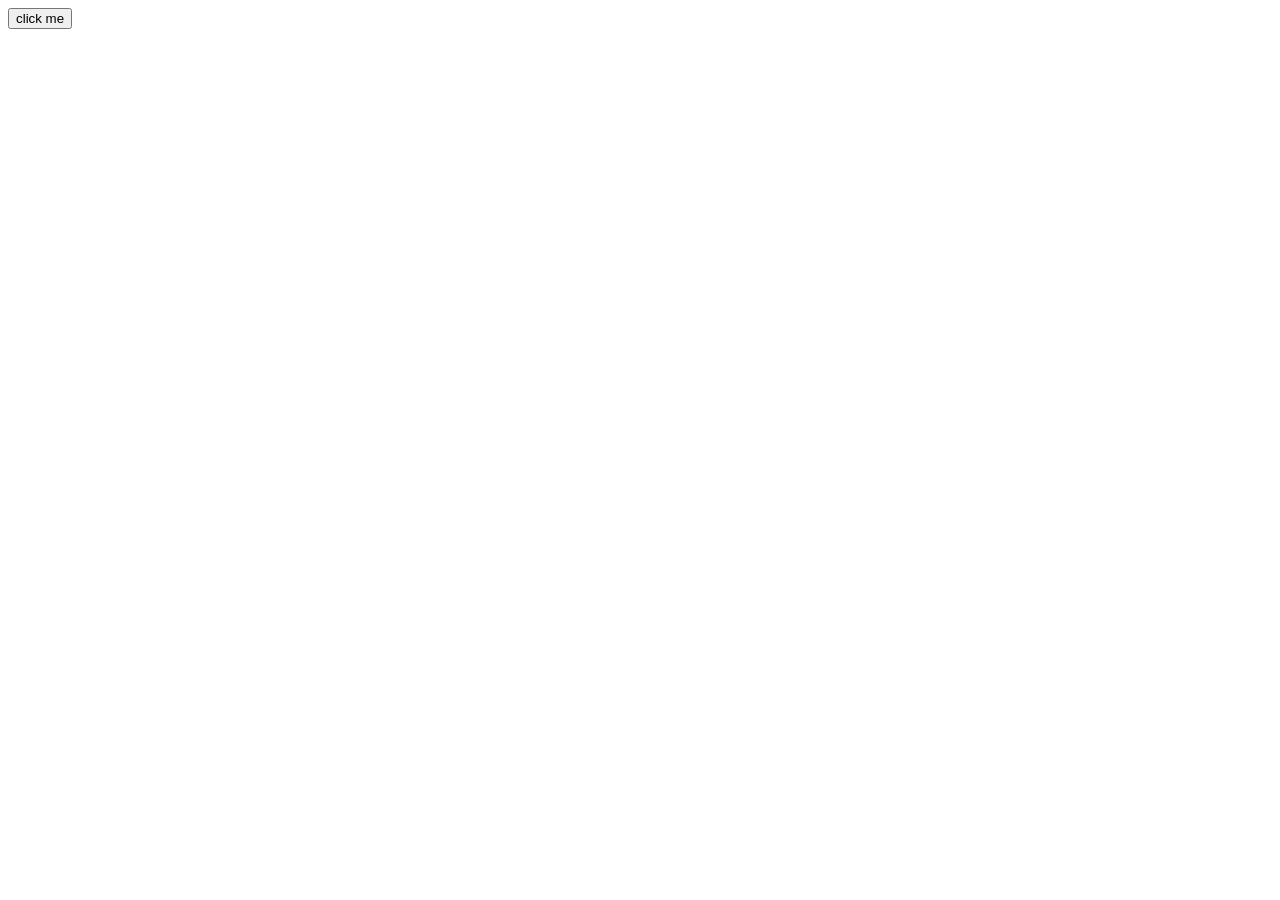
==== index.html @ c08e80e9 "my first project" ====
<!DOCTYPE html>
<html lang="en">
<head>
    <meta charset="UTF-8">
    <meta name="viewport" content="width=device-width, initial-scale=1.0">
    <title>Mike</title>
</head>
<body>
    <button>click me</button>
</body>
</html>
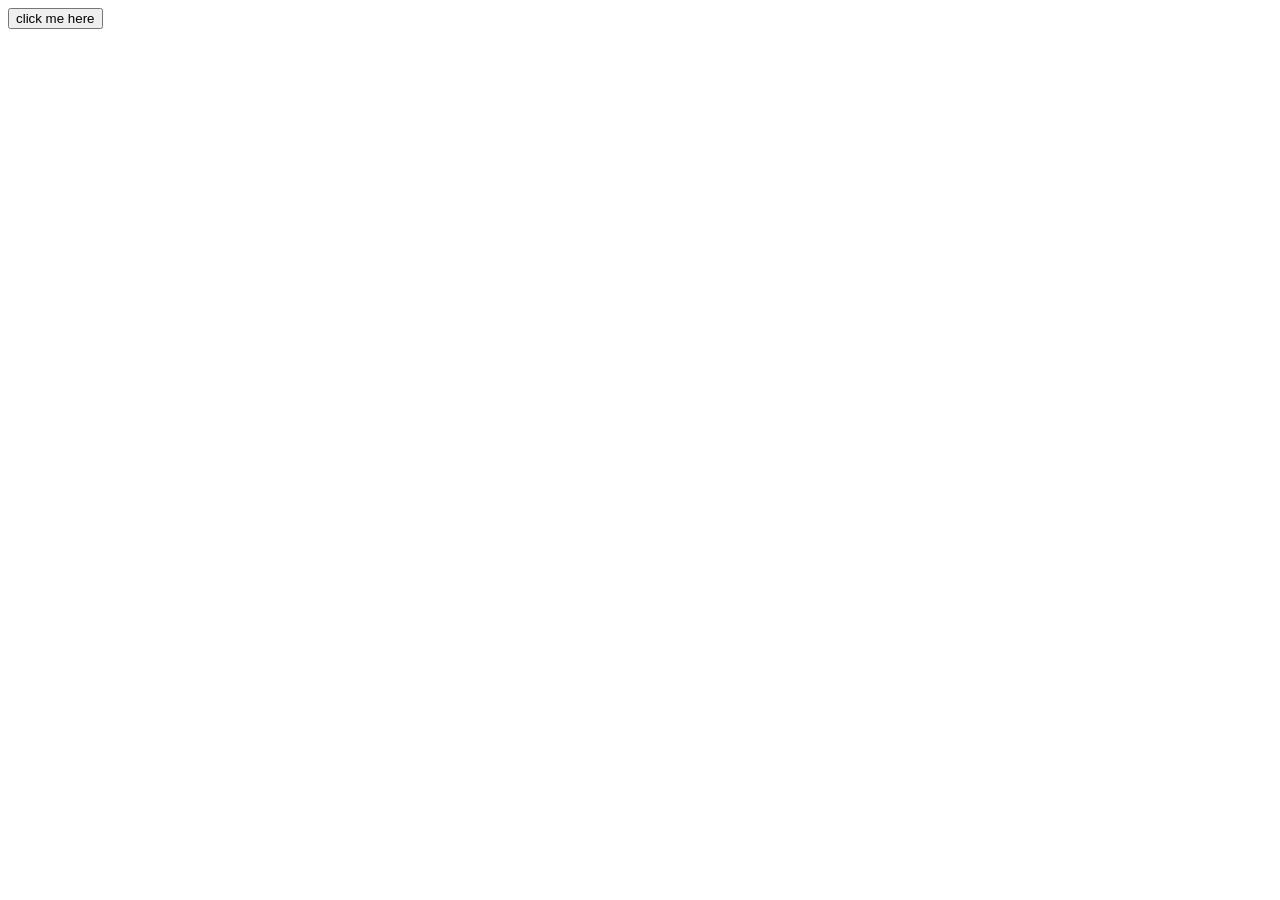
==== commit b46129c9: "i have added here" ====
--- a/index.html
+++ b/index.html
@@ -6,6 +6,6 @@
     <title>Mike</title>
 </head>
 <body>
-    <button>click me</button>
+    <button>click me here</button>
 </body>
 </html>
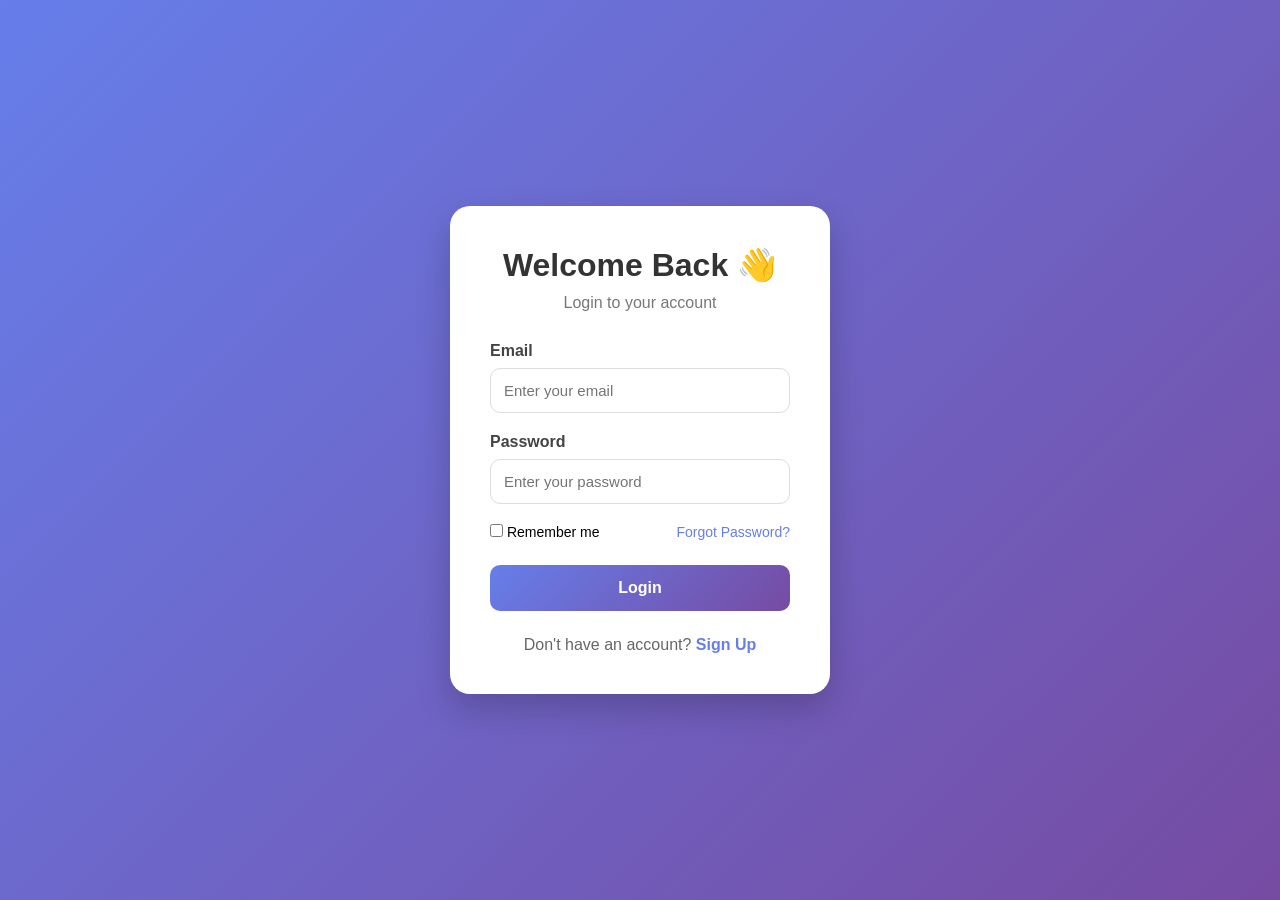
==== commit c83cac6e: "i have added style in it" ====
--- a/index.html
+++ b/index.html
@@ -6,6 +6,150 @@
     <title>Mike</title>
 </head>
 <body>
-    <button>click me here</button>
+    <style>
+        * {
+            margin: 0;
+            padding: 0;
+            box-sizing: border-box;
+            font-family: Arial, sans-serif;
+        }
+
+        body {
+            min-height: 100vh;
+            display: flex;
+            justify-content: center;
+            align-items: center;
+            background: linear-gradient(135deg, #667eea, #764ba2);
+        }
+
+        .login-box {
+            width: 380px;
+            padding: 40px;
+            background: white;
+            border-radius: 20px;
+            box-shadow: 0 15px 35px rgba(0, 0, 0, 0.2);
+        }
+
+        .login-box h1 {
+            text-align: center;
+            margin-bottom: 10px;
+            color: #333;
+        }
+
+        .login-box p {
+            text-align: center;
+            color: #777;
+            margin-bottom: 30px;
+        }
+
+        .input-box {
+            margin-bottom: 20px;
+        }
+
+        .input-box label {
+            display: block;
+            margin-bottom: 8px;
+            color: #444;
+            font-weight: bold;
+        }
+
+        .input-box input {
+            width: 100%;
+            padding: 13px;
+            border: 1px solid #ddd;
+            border-radius: 10px;
+            outline: none;
+            font-size: 15px;
+        }
+
+        .input-box input:focus {
+            border-color: #667eea;
+            box-shadow: 0 0 5px rgba(102, 126, 234, 0.3);
+        }
+
+        .options {
+            display: flex;
+            justify-content: space-between;
+            align-items: center;
+            margin-bottom: 25px;
+            font-size: 14px;
+        }
+
+        .options a {
+            color: #667eea;
+            text-decoration: none;
+        }
+
+        .login-btn {
+            width: 100%;
+            padding: 14px;
+            border: none;
+            border-radius: 10px;
+            background: linear-gradient(135deg, #667eea, #764ba2);
+            color: white;
+            font-size: 16px;
+            font-weight: bold;
+            cursor: pointer;
+        }
+
+        .login-btn:hover {
+            opacity: 0.9;
+            transform: translateY(-1px);
+        }
+
+        .signup {
+            text-align: center;
+            margin-top: 25px;
+            color: #666;
+        }
+
+        .signup a {
+            color: #667eea;
+            font-weight: bold;
+            text-decoration: none;
+        }
+    </style>
+</head>
+
+<body>
+
+    <div class="login-box">
+
+        <h1>Welcome Back 👋</h1>
+        <p>Login to your account</p>
+
+        <form>
+
+            <div class="input-box">
+                <label>Email</label>
+                <input type="email" placeholder="Enter your email" required>
+            </div>
+
+            <div class="input-box">
+                <label>Password</label>
+                <input type="password" placeholder="Enter your password" required>
+            </div>
+
+            <div class="options">
+                <label>
+                    <input type="checkbox">
+                    Remember me
+                </label>
+
+                <a href="#">Forgot Password?</a>
+            </div>
+
+            <button type="submit" class="login-btn">
+                Login
+            </button>
+
+        </form>
+
+        <div class="signup">
+            Don't have an account?
+            <a href="#">Sign Up</a>
+        </div>
+
+    </div>
 </body>
 </html>
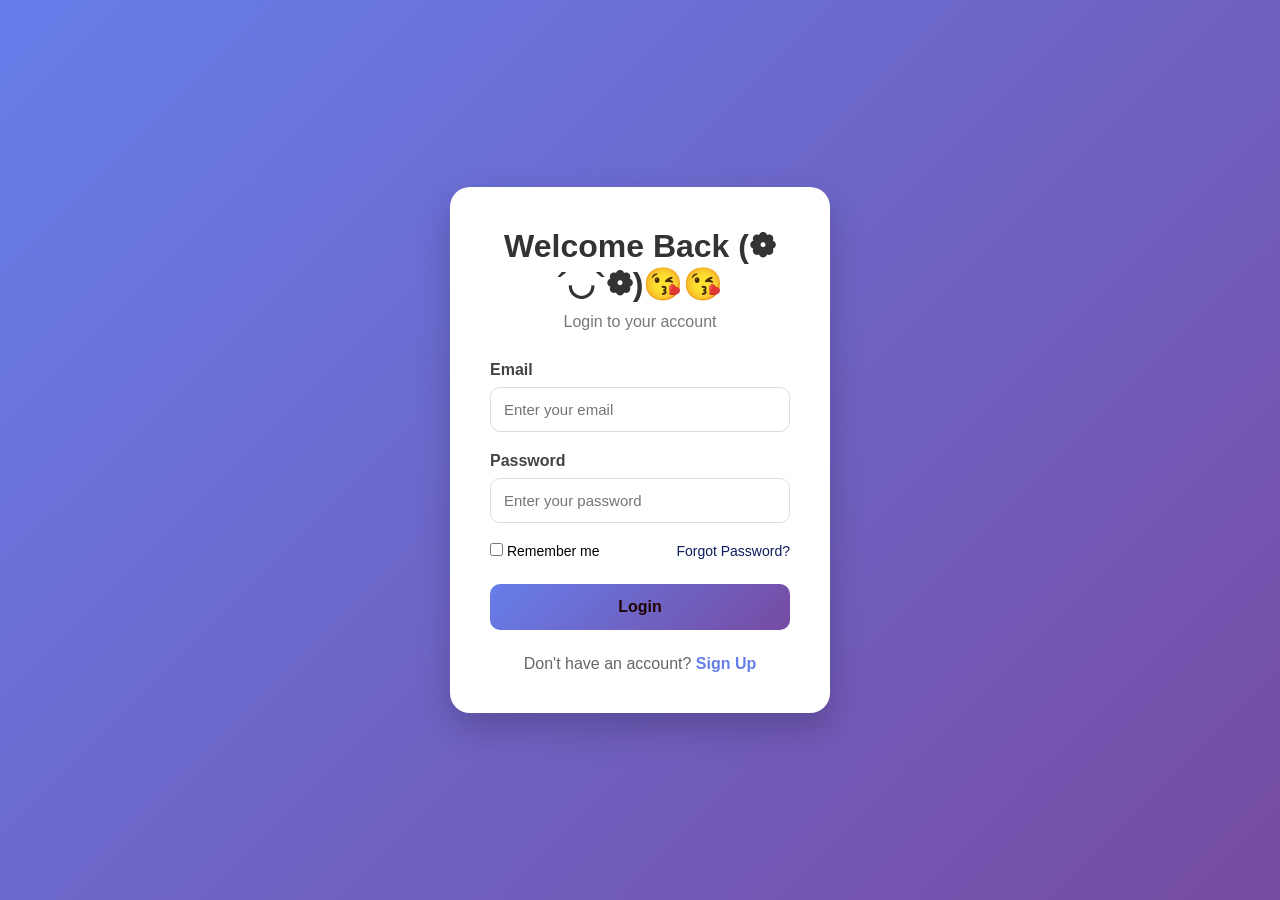
==== commit bcc820f4: "updated" ====
--- a/index.html
+++ b/index.html
@@ -7,6 +7,12 @@
 </head>
 <body>
     <style>
+        body
+        {
+             background-image: url(mikee.jpg);
+             background-size: 50% 50%;
+             background-position: center;
+        }
         * {
             margin: 0;
             padding: 0;
@@ -14,12 +20,13 @@
             font-family: Arial, sans-serif;
         }
 
-        body {
+         body {
             min-height: 100vh;
             display: flex;
             justify-content: center;
             align-items: center;
             background: linear-gradient(135deg, #667eea, #764ba2);
+           
         }
 
         .login-box {
@@ -76,7 +83,7 @@
         }
 
         .options a {
-            color: #667eea;
+            color: #0d1c5e;
             text-decoration: none;
         }
 
@@ -86,7 +93,7 @@
             border: none;
             border-radius: 10px;
             background: linear-gradient(135deg, #667eea, #764ba2);
-            color: white;
+            color: rgb(32, 4, 4);
             font-size: 16px;
             font-weight: bold;
             cursor: pointer;
@@ -112,10 +119,11 @@
 </head>
 
 <body>
+    
 
     <div class="login-box">
 
-        <h1>Welcome Back 👋</h1>
+        <h1>Welcome Back (❁´◡`❁)😘😘</h1>
         <p>Login to your account</p>
 
         <form>
